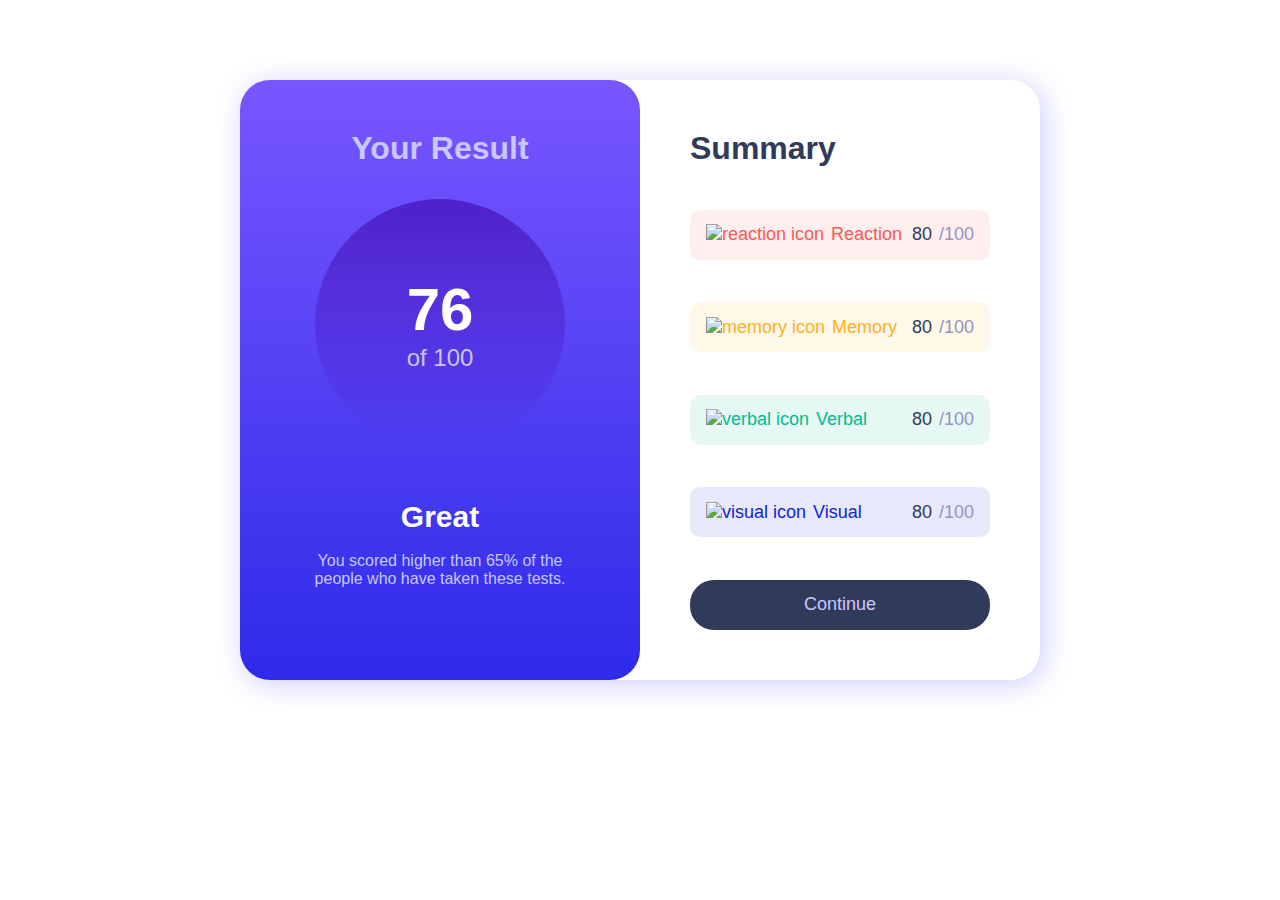
==== results-summary-component-main/index.html @ 3ea99682 "practice result summary" ====
<!DOCTYPE html>
<html lang="en">
  <head>
    <meta charset="UTF-8" />
    <meta name="viewport" content="width=device-width, initial-scale=1.0" />
    <link rel="stylesheet" href="results-summary.css" />
    <!-- displays site properly based on user's device -->
    <link
      rel="icon"
      type="image/png"
      sizes="32x32"
      href="./assets/images/favicon-32x32.png"
    />
    <title>Frontend Mentor | Results summary component</title>
  </head>
  <body>
    <main>
      <div class="container">
        <div class="content-left">
          <h1>Your Result</h1>
          <div class="circle">
            <h2>76</h2>
            <p>of 100</p>
          </div>
          <summary class="summary-left">
            <h3>Great</h3>
            <br />
            <p>
              You scored higher than 65% of the people who have taken these
              tests.
            </p>
          </summary>
        </div>
        <div class="content-right">
          <h1>Summary</h1>

          <div class="reaction-box">
            <div class="box-left">
              <img src="/assets/images/icon-reaction.svg" alt="reaction icon" />
              <p>Reaction</p>
            </div>
            <div class="box-right">
              <p class="score-get">80</p>
              <p class="score-full">/100</p>
            </div>
          </div>

          <div class="memory-box">
            <div class="box-left">
              <img src="/assets/images/icon-memory.svg" alt="memory icon" />
              <p>Memory</p>
            </div>
            <div class="box-right">
              <p class="score-get">80</p>
              <p class="score-full">/100</p>
            </div>
          </div>

          <div class="verbal-box">
            <div class="box-left">
              <img src="/assets/images/icon-verbal.svg" alt="verbal icon" />
              <p>Verbal</p>
            </div>
            <div class="box-right">
              <p class="score-get">80</p>
              <p class="score-full">/100</p>
            </div>
          </div>

          <div class="visual-box">
            <div class="box-left">
              <img src="/assets/images/icon-visual.svg" alt="visual icon" />
              <p>Visual</p>
            </div>
            <div class="box-right">
              <p class="score-get">80</p>
              <p class="score-full">/100</p>
            </div>
          </div>

          <button type="submit">Continue</button>
        </div>
      </div>
    </main>
  </body>
</html>
---- results-summary-component-main/results-summary.css ----
* {
  margin: 0;
  padding: 0;
  box-sizing: border-box;
}

@import url("https://fonts.googleapis.com/css2?family=Hanken+Grotesk:ital,wght@0,100;0,200;0,300;0,400;0,500;0,600;0,700;0,800;0,900;1,100;1,200;1,300;1,400;1,500;1,600;1,700;1,800;1,900&display=swap");

html {
  font-family: "Hanken Grotesk", sans-serif;
}

main {
  display: flex;
  justify-content: center;
  align-items: center;
  margin: 5rem auto;
}

h1 {
  font-family: "HankenGrotesk-Bold", sans-serif;
}

h2 {
  font-family: "HankenGrotesk-ExtraBold", sans-serif;
}

p {
  font-family: "HankenGrotesk-Medium", sans-serif;
}

.container {
  display: flex;
  width: 800;
  height: 600;
  background-color: white;
  border-radius: 30px;
  box-shadow: 4px 4px 30px rgba(0, 0, 255, 0.2);
}

.content-left,
.content-right {
  display: flex;
  flex-direction: column;
  justify-content: space-between;
  padding: 50px;
  width: 400px;
  height: 600px;
}

.content-left {
  align-items: center;
  background-image: linear-gradient(
    to top,
    hsl(241, 81%, 54%),
    hsl(252, 100%, 67%)
  );
  border-radius: 30px;
}

.content-left p {
  color: hsl(241, 100%, 89%);
}

.content-left h1 {
  color: hsl(241, 100%, 89%);
}

.circle {
  display: flex;
  flex-direction: column;
  justify-content: center;
  align-items: center;
  width: 250px;
  height: 250px;
  border-radius: 50%;
  background-image: linear-gradient(
    to bottom,
    hsla(256, 72%, 46%, 1),
    hsla(241, 72%, 46%, 0)
  );
}

.circle h2 {
  font-size: 60px;
  color: white;
}

.circle p {
  font-size: 24px;
}

.content-right {
  color: hsl(224, 30%, 27%);
}

.summary-left {
  width: 300px;
  height: 150px;
  text-align: center;
  padding: 20px;
  color: white;
}

.summary-left h3 {
  font-size: 30px;
}

.reaction-box,
.memory-box,
.verbal-box,
.visual-box {
  display: flex;
  justify-content: space-between;
  align-items: center;
  padding: 1rem;
  width: 300px;
  height: 50px;
  border-radius: 10px;
  font-size: 18px;
}

button {
  width: 300px;
  height: 50px;
  border-radius: 1.5rem;
  border: none;
  background-color: hsl(224, 30%, 27%);
  color: hsl(241, 100%, 89%);
  font-size: 18px;
}

button:hover {
  color: white;
  background-image: linear-gradient(
    to top,
    hsl(241, 81%, 54%),
    hsl(252, 100%, 67%)
  );
}

.reaction-box {
  background-color: hsla(0, 100%, 67%, 0.1);
  color: hsl(0, 100%, 67%);
}

.memory-box {
  background-color: hsla(39, 100%, 56%, 0.1);
  color: hsl(39, 100%, 56%);
}
.verbal-box {
  background-color: hsla(166, 100%, 37%, 0.1);
  color: hsl(166, 100%, 37%);
}
.visual-box {
  background-color: hsla(234, 85%, 45%, 0.1);
  color: hsl(234, 85%, 45%);
}

.box-left,
.box-right {
  display: flex;
  justify-content: space-between;
  gap: 7px;
}

.score-get {
  color: hsl(224, 30%, 27%);
}

.score-full {
  color: hsla(241, 27%, 67%);
}

@media only screen and (max-width: 600px) {
  .container {
    flex-direction: column;
  }
}
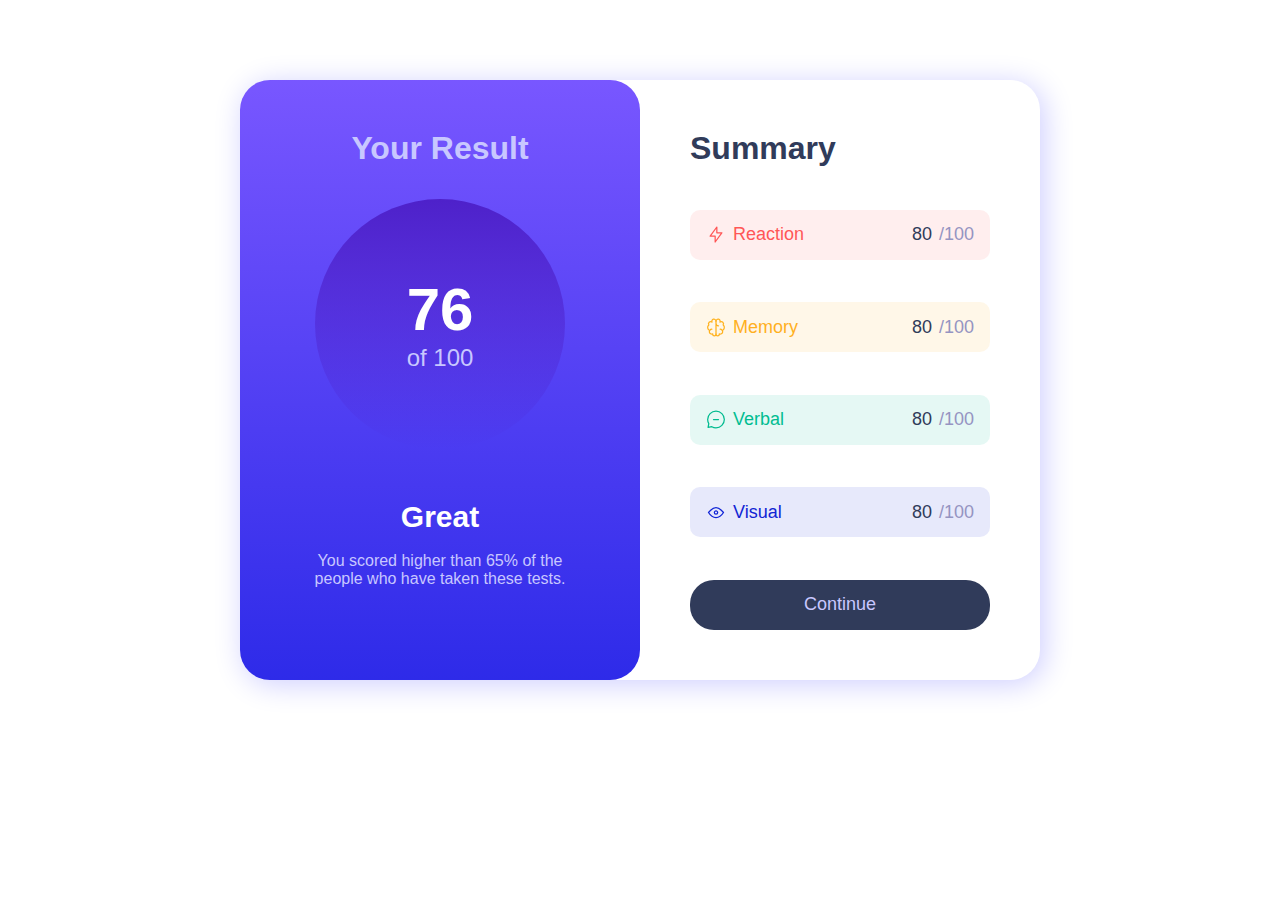
==== commit ab0a8efc: "add link img resultSummary" ====
--- a/results-summary-component-main/index.html
+++ b/results-summary-component-main/index.html
@@ -9,7 +9,7 @@
       rel="icon"
       type="image/png"
       sizes="32x32"
-      href="./assets/images/favicon-32x32.png"
+      href="/results-summary-component-main/assets/images/favicon-32x32.png"
     />
     <title>Frontend Mentor | Results summary component</title>
   </head>
@@ -36,7 +36,10 @@
 
           <div class="reaction-box">
             <div class="box-left">
-              <img src="/assets/images/icon-reaction.svg" alt="reaction icon" />
+              <img
+                src="/results-summary-component-main/assets/images/icon-reaction.svg"
+                alt="reaction icon"
+              />
               <p>Reaction</p>
             </div>
             <div class="box-right">
@@ -47,7 +50,10 @@
 
           <div class="memory-box">
             <div class="box-left">
-              <img src="/assets/images/icon-memory.svg" alt="memory icon" />
+              <img
+                src="/results-summary-component-main/assets/images/icon-memory.svg"
+                alt="memory icon"
+              />
               <p>Memory</p>
             </div>
             <div class="box-right">
@@ -58,7 +64,10 @@
 
           <div class="verbal-box">
             <div class="box-left">
-              <img src="/assets/images/icon-verbal.svg" alt="verbal icon" />
+              <img
+                src="/results-summary-component-main/assets/images/icon-verbal.svg"
+                alt="verbal icon"
+              />
               <p>Verbal</p>
             </div>
             <div class="box-right">
@@ -69,7 +78,10 @@
 
           <div class="visual-box">
             <div class="box-left">
-              <img src="/assets/images/icon-visual.svg" alt="visual icon" />
+              <img
+                src="/results-summary-component-main/assets/images/icon-visual.svg"
+                alt="visual icon"
+              />
               <p>Visual</p>
             </div>
             <div class="box-right">
